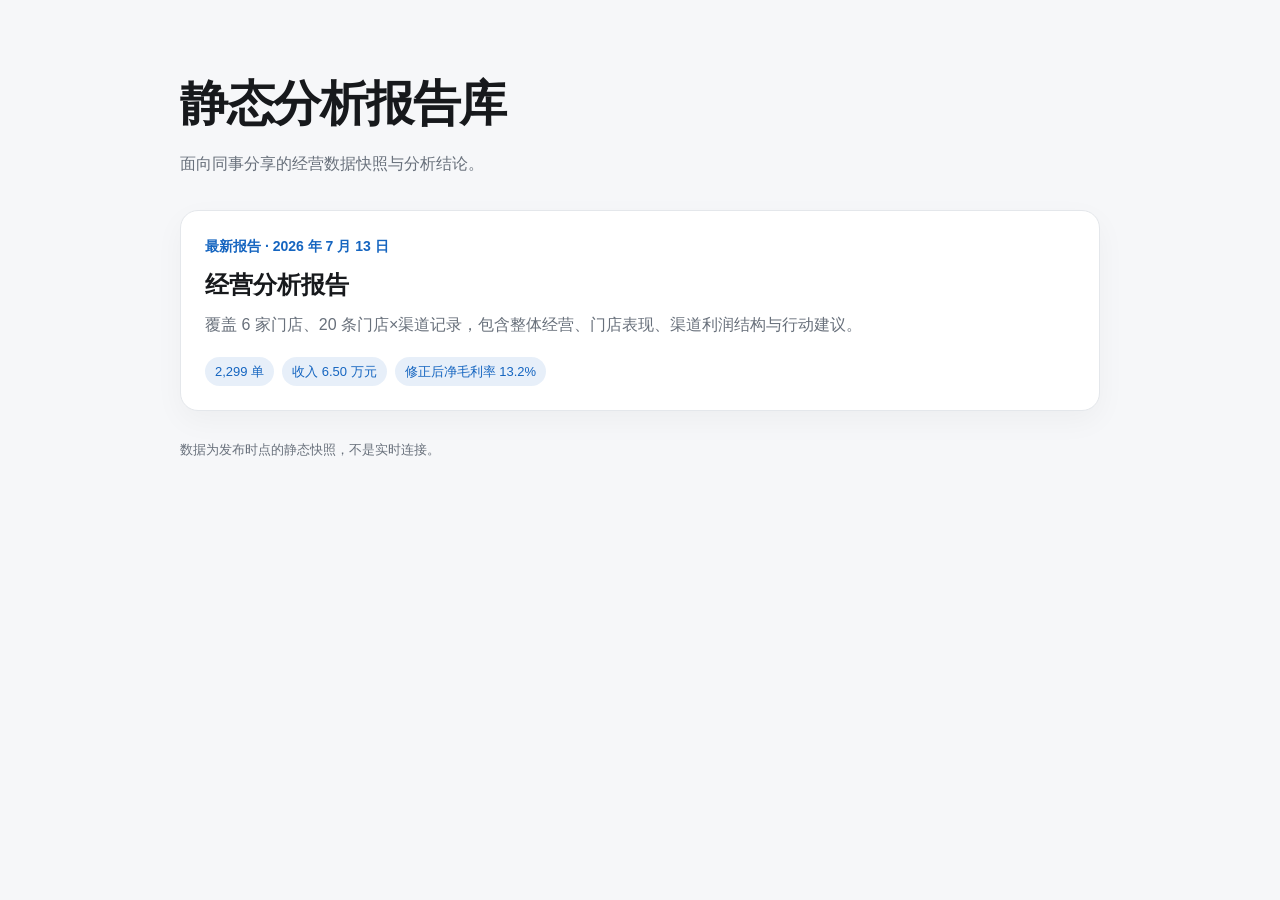
==== index.html @ bea781cb "Publish July 13 operating analysis report" ====
<!doctype html>
<html lang="zh-CN">
<head>
  <meta charset="utf-8">
  <meta name="viewport" content="width=device-width,initial-scale=1">
  <meta name="color-scheme" content="light dark">
  <title>静态分析报告库</title>
  <style>
    :root { color-scheme: light dark; --bg:#f6f7f9; --panel:#fff; --text:#17191c; --muted:#68707b; --line:#e4e7eb; --brand:#1565c0; }
    @media (prefers-color-scheme:dark) { :root { --bg:#111315; --panel:#1a1d21; --text:#f1f3f5; --muted:#a9b0ba; --line:#30343a; --brand:#82b1ff; } }
    * { box-sizing:border-box; }
    body { margin:0; background:var(--bg); color:var(--text); font:16px/1.65 -apple-system,BlinkMacSystemFont,"Segoe UI","PingFang SC","Microsoft YaHei",sans-serif; }
    main { width:min(920px,calc(100% - 32px)); margin:0 auto; padding:64px 0; }
    header { margin-bottom:32px; }
    h1 { margin:0 0 8px; font-size:clamp(30px,5vw,48px); letter-spacing:-.03em; }
    p { margin:0; color:var(--muted); }
    .card { display:block; padding:24px; border:1px solid var(--line); border-radius:18px; background:var(--panel); color:inherit; text-decoration:none; box-shadow:0 10px 30px rgb(0 0 0 / .04); transition:transform .15s ease,border-color .15s ease; }
    .card:hover { transform:translateY(-2px); border-color:var(--brand); }
    .meta { color:var(--brand); font-weight:650; font-size:14px; }
    h2 { margin:7px 0 8px; font-size:24px; }
    .tags { display:flex; flex-wrap:wrap; gap:8px; margin-top:18px; }
    .tag { padding:4px 10px; border-radius:999px; background:color-mix(in srgb,var(--brand) 10%,transparent); color:var(--brand); font-size:13px; }
    footer { margin-top:28px; color:var(--muted); font-size:13px; }
  </style>
</head>
<body>
  <main>
    <header>
      <h1>静态分析报告库</h1>
      <p>面向同事分享的经营数据快照与分析结论。</p>
    </header>
    <a class="card" href="reports/2026-07-13-operating-analysis/">
      <div class="meta">最新报告 · 2026 年 7 月 13 日</div>
      <h2>经营分析报告</h2>
      <p>覆盖 6 家门店、20 条门店×渠道记录，包含整体经营、门店表现、渠道利润结构与行动建议。</p>
      <div class="tags"><span class="tag">2,299 单</span><span class="tag">收入 6.50 万元</span><span class="tag">修正后净毛利率 13.2%</span></div>
    </a>
    <footer>数据为发布时点的静态快照，不是实时连接。</footer>
  </main>
</body>
</html>
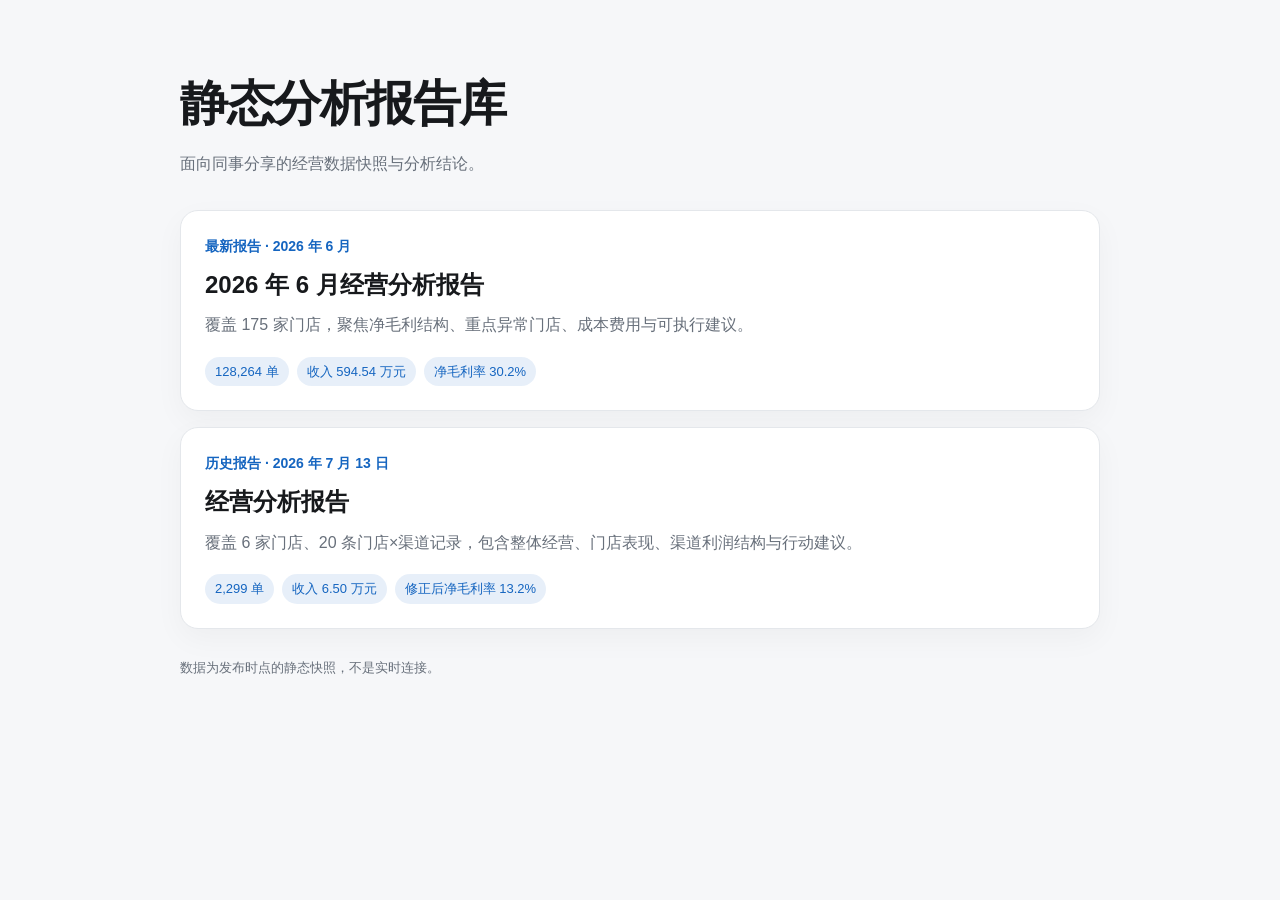
==== commit 1095c4a2: "feat: publish June 2026 operating analysis report" ====
--- a/index.html
+++ b/index.html
@@ -15,6 +15,7 @@
     h1 { margin:0 0 8px; font-size:clamp(30px,5vw,48px); letter-spacing:-.03em; }
     p { margin:0; color:var(--muted); }
     .card { display:block; padding:24px; border:1px solid var(--line); border-radius:18px; background:var(--panel); color:inherit; text-decoration:none; box-shadow:0 10px 30px rgb(0 0 0 / .04); transition:transform .15s ease,border-color .15s ease; }
+    .card + .card { margin-top:16px; }
     .card:hover { transform:translateY(-2px); border-color:var(--brand); }
     .meta { color:var(--brand); font-weight:650; font-size:14px; }
     h2 { margin:7px 0 8px; font-size:24px; }
@@ -29,8 +30,14 @@
       <h1>静态分析报告库</h1>
       <p>面向同事分享的经营数据快照与分析结论。</p>
     </header>
+    <a class="card" href="reports/2026-07-14-june-operating-analysis/">
+      <div class="meta">最新报告 · 2026 年 6 月</div>
+      <h2>2026 年 6 月经营分析报告</h2>
+      <p>覆盖 175 家门店，聚焦净毛利结构、重点异常门店、成本费用与可执行建议。</p>
+      <div class="tags"><span class="tag">128,264 单</span><span class="tag">收入 594.54 万元</span><span class="tag">净毛利率 30.2%</span></div>
+    </a>
     <a class="card" href="reports/2026-07-13-operating-analysis/">
-      <div class="meta">最新报告 · 2026 年 7 月 13 日</div>
+      <div class="meta">历史报告 · 2026 年 7 月 13 日</div>
       <h2>经营分析报告</h2>
       <p>覆盖 6 家门店、20 条门店×渠道记录，包含整体经营、门店表现、渠道利润结构与行动建议。</p>
       <div class="tags"><span class="tag">2,299 单</span><span class="tag">收入 6.50 万元</span><span class="tag">修正后净毛利率 13.2%</span></div>
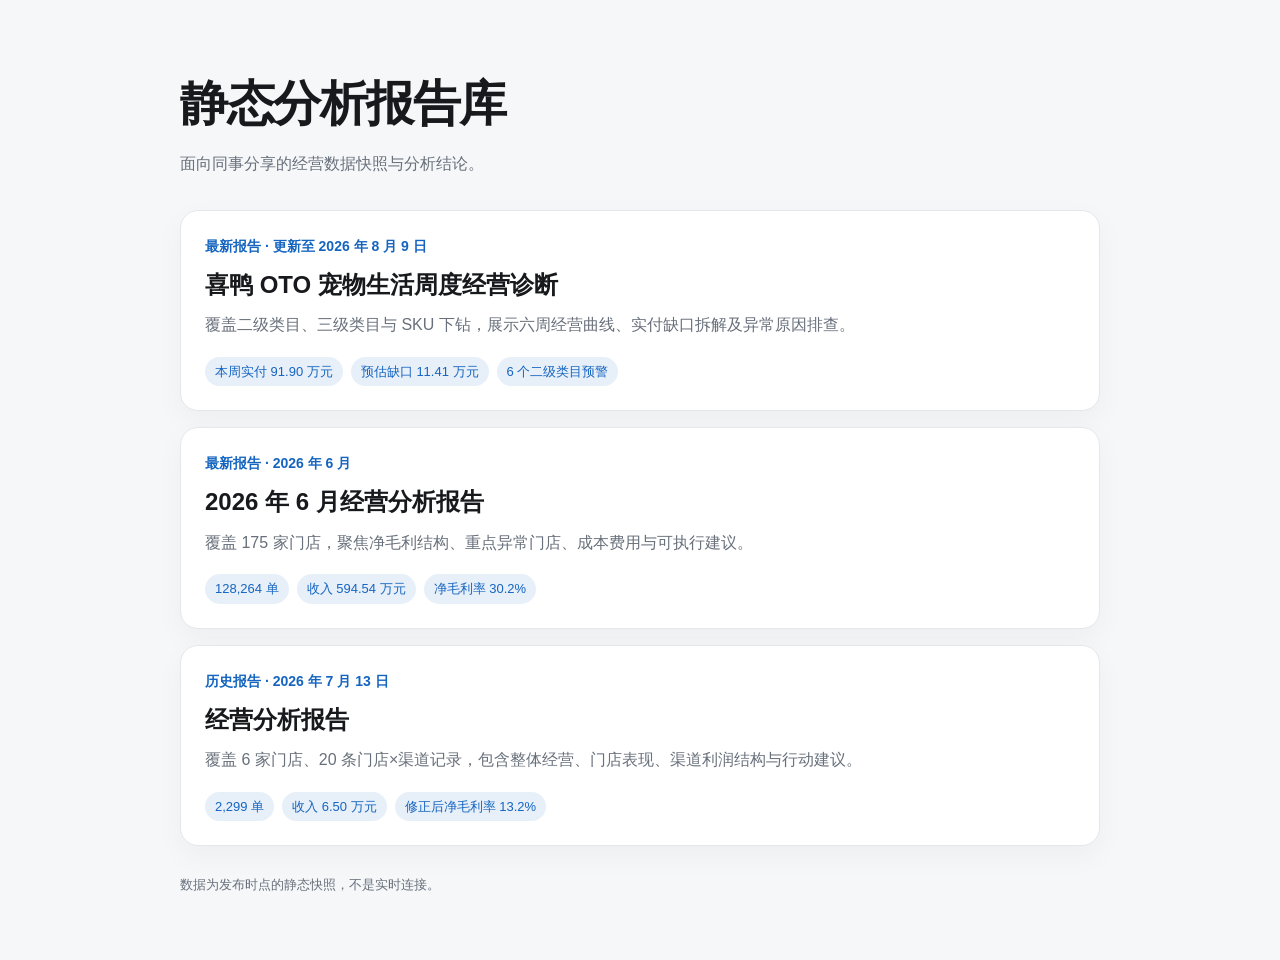
==== commit 4dba0a24: "feat: publish Xiya OTO weekly diagnosis backup" ====
--- a/index.html
+++ b/index.html
@@ -30,6 +30,12 @@
       <h1>静态分析报告库</h1>
       <p>面向同事分享的经营数据快照与分析结论。</p>
     </header>
+    <a class="card" href="reports/2026-08-14-xiya-oto-pet-weekly/">
+      <div class="meta">最新报告 · 更新至 2026 年 8 月 9 日</div>
+      <h2>喜鸭 OTO 宠物生活周度经营诊断</h2>
+      <p>覆盖二级类目、三级类目与 SKU 下钻，展示六周经营曲线、实付缺口拆解及异常原因排查。</p>
+      <div class="tags"><span class="tag">本周实付 91.90 万元</span><span class="tag">预估缺口 11.41 万元</span><span class="tag">6 个二级类目预警</span></div>
+    </a>
     <a class="card" href="reports/2026-07-14-june-operating-analysis/">
       <div class="meta">最新报告 · 2026 年 6 月</div>
       <h2>2026 年 6 月经营分析报告</h2>
